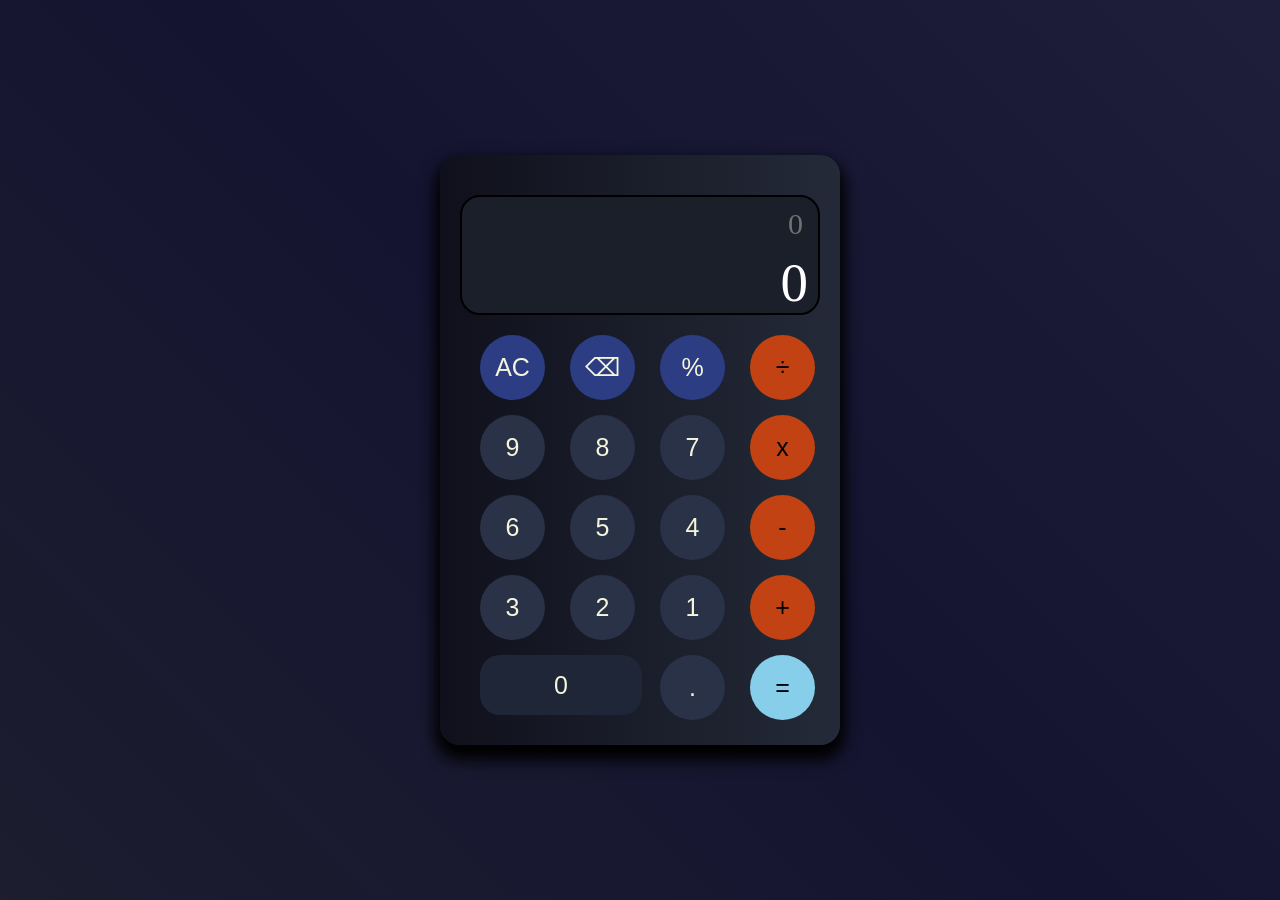
==== Calculator App/index.html @ 1b969a47 "calculator html css body complete" ====
<!DOCTYPE html>
<html lang="en">
<head>
    <meta charset="UTF-8">
    <meta name="viewport" content="width=device-width, initial-scale=1.0">
    <title>Calculator</title>
    <link rel="stylesheet" href="style.css">
</head>
<body>
    <main class="calculator">
       <div class="display">
        <div id="history" class="history">0</div>
        <div id="result" class="result">0</div>
       </div>

       <div class="keys">
          <button class="key-fn" data-action="clear">AC</button>
          <button class="key-fn" data-action="delete">⌫</button>
          <button class="key-fn" data-action="percent">%</button>
          <button class="key-op" data-action="operator" data-value="÷">÷</button>

          <button class="key" data-action="number" data-value="9">9</button>
          <button class="key" data-action="number" data-value="8">8</button>
          <button class="key" data-action="number" data-value="7">7</button>
          <button class="key-op" data-action="operator" data-value="x">x</button>

          <button class="key" data-action="number" data-value="6">6</button>
          <button class="key" data-action="number" data-value="5">5</button>
          <button class="key" data-action="number" data-value="4">4</button>
          <button class="key-op" data-action="operator" data-value="-">-</button>

          <button class="key" data-action="number" data-value="3">3</button>
          <button class="key" data-action="number" data-value="2">2</button>
          <button class="key" data-action="number" data-value="1">1</button>
          <button class="key-op" data-action="operator" data-value="+">+</button>

           <button style="background-color:#1f2637;color:beige;" onmouseover="this.style.backgroundColor='#1e273c'"
             onmouseout="this.style.backgroundColor='#293246'" 
            class="key-zero" data-action="number" data-value="0">0</button>
           <button  class="key" data-action="decimal">.</button>
           <button class="key-equal" style="background-color:skyblue" data-action="equals">=</button>

       </div>
</main>

    
</body>
</html>
---- Calculator App/style.css ----
*{
    padding:0;
    margin:0;
    box-sizing: border-box;
}

body{
    height:100vh;
    display:flex;
    justify-content: center;
    align-items: center;
    background:linear-gradient(45deg,rgb(29, 29, 47),rgb(20, 20, 49),rgb(30, 30, 58))
}

.calculator{
    height:590px;
    width:400px;
    box-shadow: 0px 10px 15px 5px black;
    border-radius: 20px;
    background: linear-gradient(90deg,rgb(16, 16, 28), #242A38);
}

.display{
    width:90%;
    height:120px;
    border:2px solid black;
    margin-left:20px;
    margin-top:40px;
    border-radius: 20px;
    background: #1B1F2A;
    
}

#result{
    font-size: 55px;
    text-align: end;
     padding-top:10px;
     padding-right:10px;
     color:white;
     
}

#history{
    font-size:30px;
    color:rgb(35, 32, 32);
    text-align: end;
    padding-right: 15px;
    padding-top:10px;
    color:#726f6f;
    
    
}

.keys{
    display: grid;
    grid-template-columns: repeat(4,1fr);
    margin-top:20px;
    row-gap: 15px;
    margin-left: 40px;
    justify-content: center;
    
    


}

button{
    position:static;
    font-size: 25px;
    width: 65px;
    height:65px;
    border-radius: 50%;
    border:none;


    

}

.key-zero{
        grid-column: span 2;
    width: 90%;
    height: 60px;
    border-radius: 20px;
}


.key-fn{
     background-color: rgb(45, 61, 131);
     color:beige;
}

.key{
    background-color:#293246 ;
    color: beige;
}

.key-op{
   background-color: rgb(195, 66, 19);
}

.key:hover{
  background-color:#1e273c ;  
}

.key-op:hover{
    background-color: rgb(159, 50, 10);
}
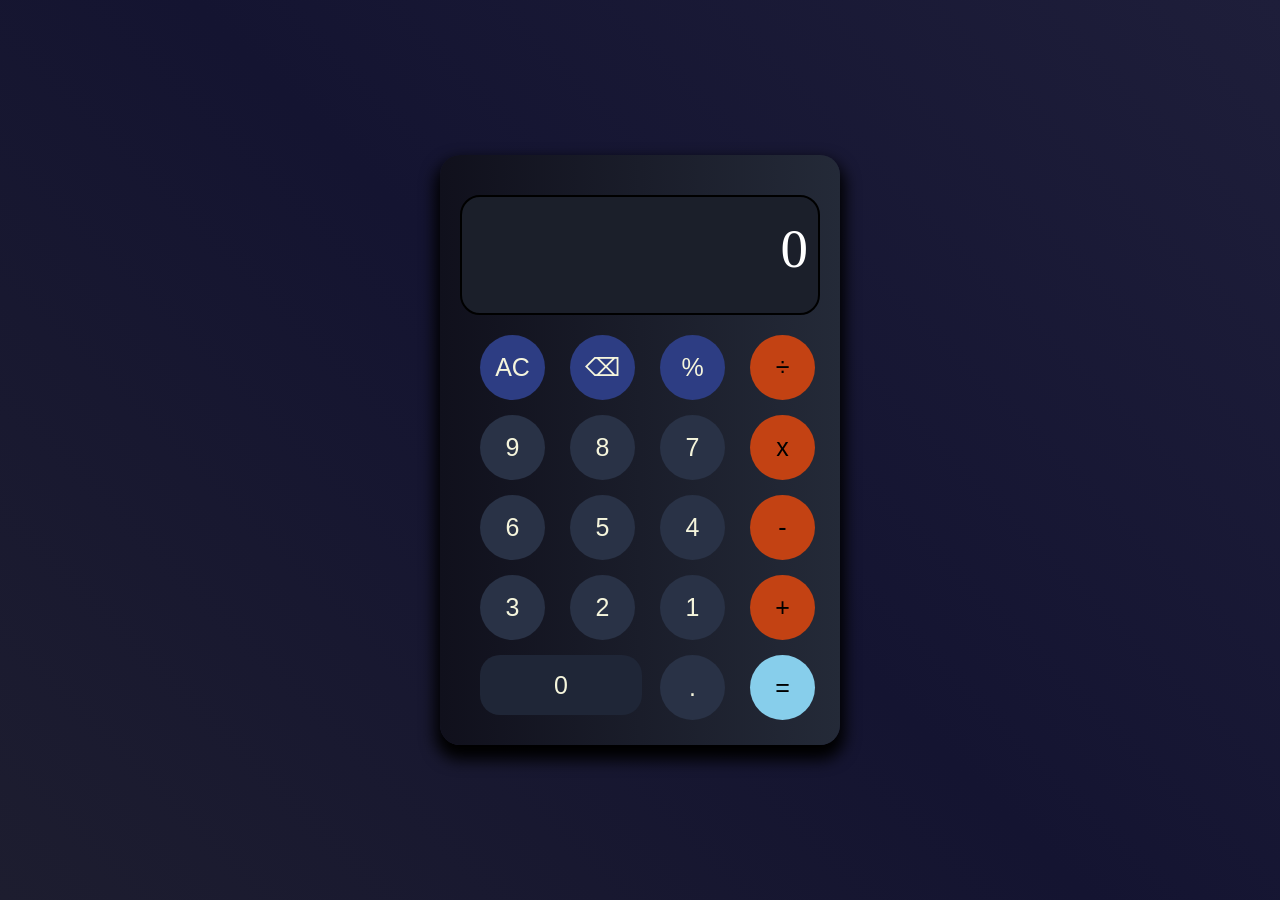
==== commit f5df5605: "calculator app" ====
--- a/Calculator App/index.html
+++ b/Calculator App/index.html
@@ -43,6 +43,6 @@
        </div>
 </main>
 
-    
+    <script src="script.js"></script>
 </body>
 </html>
